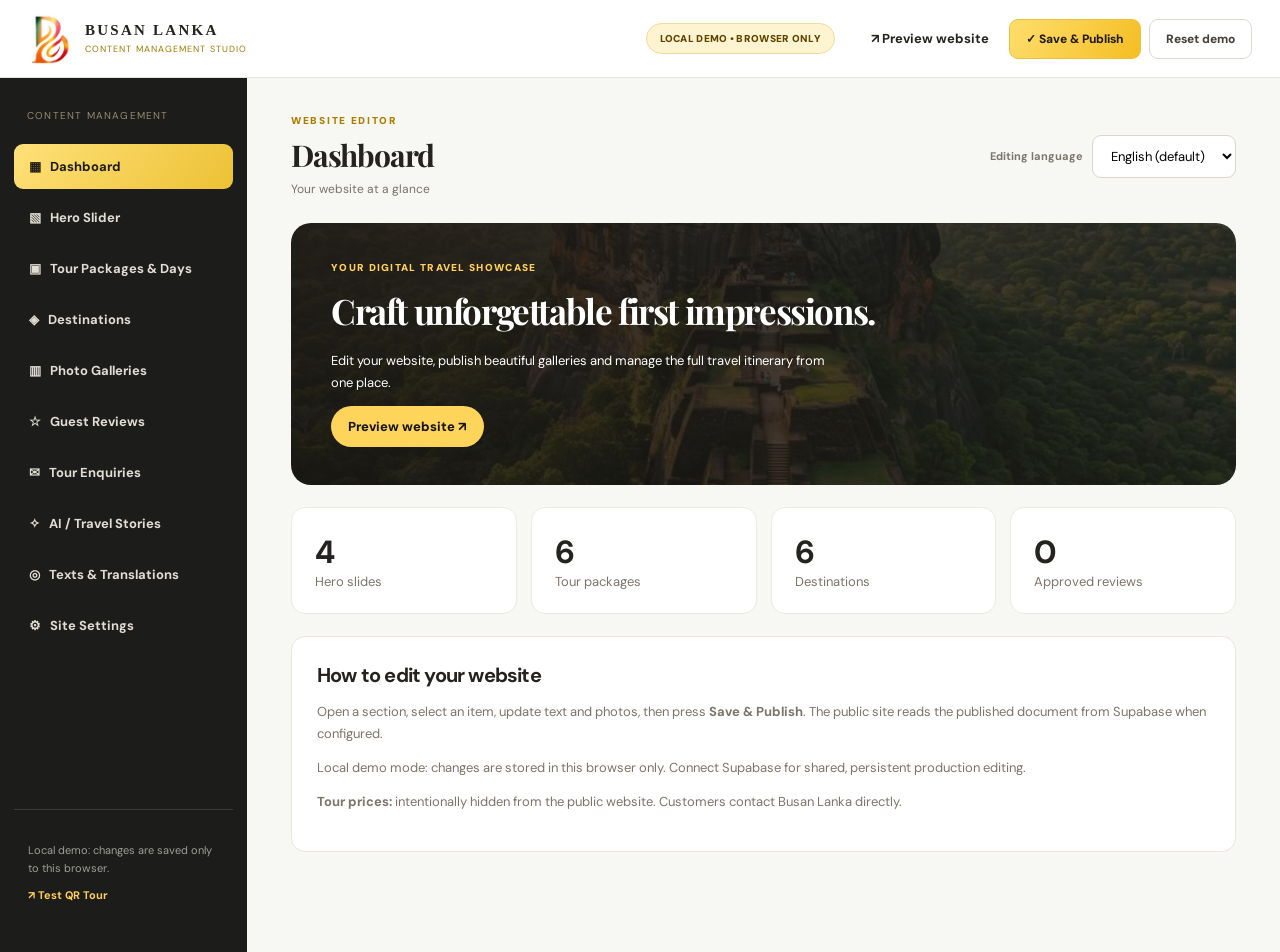
==== admin.html @ 8ffa2e73 "Initial Busan Lanka V3.2 responsive travel website and CMS" ====
<!DOCTYPE html><html lang="en"><head><meta charset="UTF-8"/><meta name="viewport" content="width=device-width,initial-scale=1,viewport-fit=cover"/><meta name="theme-color" content="#151515"/><title>Busan Lanka — Admin Content Studio</title><link rel="icon" href="./assets/icon-192.png"/><link rel="stylesheet" href="./admin.css"/></head>
<body>
<div id="loginView" class="login-view" hidden><form class="login-card" id="loginForm"><img src="./assets/logo-mark.jpg" alt="Busan Lanka"/><p class="kicker">BUSAN LANKA • CONTENT STUDIO</p><h1>Welcome, administrator.</h1><p id="loginIntro">Sign in with your authorized Supabase admin account to manage your website.</p><label>Email <input id="loginEmail" type="email" autocomplete="username" required/></label><label>Password <input id="loginPass" type="password" autocomplete="current-password" required/></label><button class="gold-btn" type="submit">Secure sign in →</button><p class="error" id="loginError" role="alert"></p><a href="./">← Back to website</a></form></div>
<div id="adminApp" hidden>
<header class="admin-top"><a class="admin-brand" href="./"><img src="./assets/logo-mark.jpg" alt=""/><span><strong>BUSAN LANKA</strong><small>CONTENT MANAGEMENT STUDIO</small></span></a><span id="modeBadge" class="mode-badge">LOCAL DEMO</span><button id="menuToggle" type="button" class="mobile-menu-toggle" aria-controls="sidebar" aria-expanded="false" aria-label="Open editor menu">☰</button><div class="admin-actions"><a href="./" target="_blank" rel="noopener">↗ Preview website</a><button id="saveButton" class="gold-btn">✓ Save & Publish</button><button id="logoutButton" class="neutral-btn">Sign out</button></div></header>
<div id="adminDrawerScrim" class="admin-drawer-scrim" hidden></div><div class="admin-layout"><aside class="admin-sidebar" id="sidebar" aria-label="Content manager sections"><div class="mobile-sidebar-title"><strong>Content studio</strong><button id="closeAdminMenu" aria-label="Close menu" type="button">✕</button></div><p class="side-caption">CONTENT MANAGEMENT</p><button class="nav-link active" data-section="overview">▦ &nbsp; Dashboard</button><button class="nav-link" data-section="slides">▧ &nbsp; Hero Slider</button><button class="nav-link" data-section="packages">▣ &nbsp; Tour Packages & Days</button><button class="nav-link" data-section="destinations">◈ &nbsp; Destinations</button><button class="nav-link" data-section="galleries">▥ &nbsp; Photo Galleries</button><button class="nav-link" data-section="reviews">☆ &nbsp; Guest Reviews</button><button class="nav-link" data-section="enquiries">✉ &nbsp; Tour Enquiries</button><button class="nav-link" data-section="stories">✧ &nbsp; AI / Travel Stories</button><button class="nav-link" data-section="translations">◎ &nbsp; Texts & Translations</button><button class="nav-link" data-section="settings">⚙ &nbsp; Site Settings</button><div class="side-end"><p id="sideHint">All edits are saved on Publish.</p><a href="./?tour=1" target="_blank" rel="noopener">↗ Test QR Tour</a></div></aside>
<main class="admin-main"><div class="workspace-header"><div><p class="kicker">WEBSITE EDITOR</p><h1 id="panelTitle">Dashboard</h1><p id="panelDescription">Manage and update your travel platform content.</p></div><div class="lang-row"><label for="editLang">Editing language</label><select id="editLang"><option value="en">English (default)</option><option value="de">Deutsch</option><option value="fr">Français</option><option value="ru">Русский</option><option value="ko">한국어</option><option value="si">සිංහල</option></select></div></div><div id="statusArea" class="status-note" role="status"></div><div id="editor"></div></main></div>
<nav class="admin-mobile-nav" aria-label="Admin mobile navigation">
<button type="button" data-mobile-section="overview"><span>▦</span>Home</button>
<button type="button" data-mobile-section="packages"><span>▣</span>Packages</button>
<button type="button" data-mobile-section="galleries"><span>▧</span>Media</button>
<button type="button" data-mobile-section="enquiries"><span>✉</span>Leads</button>
<button type="button" id="mobileAdminMore"><span>☰</span>More</button>
</nav>
</div>
<input id="imagePicker" type="file" accept="image/jpeg,image/png,image/webp,image/avif" hidden/>
<script type="module" src="./admin.js"></script>
</body></html>
---- admin.css ----
@import url('https://fonts.googleapis.com/css2?family=DM+Sans:wght@400;500;600;700;800&family=Playfair+Display:wght@600;700&display=swap');
:root{--gold:#ffd352;--gold-edge:#d9a70b;--dark:#171717;--pale:#fff8e4;--ink:#25231f;--muted:#827d72;--line:#e8e4da}
*{box-sizing:border-box}body{margin:0;font-family:'DM Sans','Segoe UI',sans-serif;background:#f7f7f4;color:var(--ink);font-size:13px}button,input,select,textarea{font:inherit}button{cursor:pointer}button:focus-visible,input:focus-visible,textarea:focus-visible,select:focus-visible{outline:3px solid #e0b428;outline-offset:2px}[hidden]{display:none!important}a{color:inherit;text-decoration:none}h1,h2,h3{letter-spacing:-.04em}p{line-height:1.65}
.admin-top{height:78px;background:#fff;display:flex;align-items:center;gap:24px;border-bottom:1px solid var(--line);padding:0 28px;position:sticky;top:0;z-index:5}.admin-brand{display:flex;align-items:center;gap:10px}.admin-brand img{width:47px;height:50px;object-fit:contain}.admin-brand span{display:flex;flex-direction:column;gap:4px}.admin-brand strong{letter-spacing:.15em;font-family:Georgia,serif;font-size:15px}.admin-brand small{font-size:9px;letter-spacing:.12em;color:#a07900}.mode-badge{margin-left:auto;border-radius:30px;padding:8px 13px;background:#fff4d2;color:#5f4600;border:1px solid #f2db96;font-size:10px;font-weight:900;letter-spacing:.03em}.admin-actions{display:flex;gap:8px;align-items:center}.admin-actions>a{font-weight:700;padding:9px 12px}.gold-btn,.neutral-btn,.danger-btn{border-radius:9px;padding:11px 16px;font-weight:800;font-size:12px;border:1px solid transparent}.gold-btn{background:linear-gradient(120deg,#ffde6d,#f4be23);color:#211c0f;border-color:#eac13e}.neutral-btn{background:#fff;border-color:#ddd9ce;color:#444137}.danger-btn{background:#fff4f0;border-color:#f0ccc5;color:#a33c2a}.admin-layout{display:grid;grid-template-columns:247px minmax(0,1fr);min-height:calc(100dvh - 78px)}.admin-sidebar{background:#1c1c1b;color:#e7e7e7;padding:30px 14px;display:flex;flex-direction:column;gap:6px}.side-caption{color:#968b72;font-size:10px;letter-spacing:.12em;padding:0 13px;margin:0 0 13px}.nav-link{background:transparent;color:#e1ddd4;border:0;text-align:left;border-radius:9px;padding:14px 15px;font-weight:700;font-size:13px}.nav-link:hover{background:#30302e}.nav-link.active{background:linear-gradient(130deg,#ffe179,#ecc134);color:#201c13}.side-end{padding:20px 14px;margin-top:auto;border-top:1px solid #3b3b38;color:#9e9e99;font-size:11px}.side-end a{color:#ffd059;font-weight:700}.admin-main{max-width:1560px;width:100%;padding:35px 44px 80px;margin:0 auto;min-width:0}.workspace-header{display:flex;justify-content:space-between;align-items:center;gap:20px;margin-bottom:24px}.workspace-header .kicker{color:#ae7e00;font-size:10px;letter-spacing:.17em;font-weight:900;margin:0}.workspace-header h1{font-size:30px;font-family:'Playfair Display',Georgia,serif;margin:5px 0}.workspace-header p:last-child{color:#77726b;font-size:12px;margin:0}.lang-row{display:flex;align-items:center;gap:9px}.lang-row label{color:#7b766d;font-weight:700;font-size:11px}.lang-row select{border:1px solid #dcd6c9;padding:11px 14px;background:white;border-radius:9px;max-width:175px}.status-note{min-height:0;color:#755c15}.status-note:not(:empty){background:#fff8e5;border:1px solid #f4dfaf;padding:11px 15px;border-radius:9px;margin-bottom:20px}.status-note.success{color:#316746;background:#e7f8ec;border-color:#c5eacf}.status-note.error{color:#a33d2f;background:#fff1ee;border-color:#f1c4bc}
.dashboard-banner{border-radius:20px;background:linear-gradient(110deg,#131313e8,#222017bb),url('./assets/sigiriya-aerial.webp') center/cover;color:white;padding:38px 40px;min-height:230px;display:flex;flex-direction:column;align-items:flex-start;justify-content:center}.dashboard-banner>span{color:#ffd05a;letter-spacing:.13em;font-size:10px;font-weight:900}.dashboard-banner h2{font-family:'Playfair Display',serif;font-size:35px;margin:13px 0 3px}.dashboard-banner p{font-size:13px;max-width:500px}.dashboard-banner a{background:#ffd45b;border-radius:30px;padding:12px 17px;color:#151515;font-weight:800}.stat-grid{display:grid;grid-template-columns:repeat(4,1fr);gap:14px;margin:22px 0}.stat-grid article{padding:23px;background:#fff;border:1px solid #eee9df;border-radius:14px}.stat-grid strong{font-size:32px;display:block}.stat-grid span{color:#7b756b}.info-panel{background:#fff;border:1px solid #ebe5d7;border-radius:14px;padding:25px;margin:20px 0}.info-panel h3{font-size:20px;margin:0 0 12px}.info-panel p{color:#7c7569}
.collection-header{display:flex;justify-content:space-between;align-items:center;gap:20px;margin-bottom:17px}.collection-header h2{font-size:21px;margin:0}.collection-header h3{font-size:17px;margin:0}.editor-layout{display:grid;grid-template-columns:260px minmax(0,1fr);align-items:start;gap:20px}.collection-side{min-width:0}.editor-list{display:flex;flex-direction:column;gap:8px}.editor-item{border:1px solid #e6e1d7;border-radius:12px;padding:14px;background:#fff;text-align:left;width:100%;min-width:0}.editor-item.selected{border-color:#d8a824;background:#fff8e3}.editor-item strong{display:block;font-size:12px;line-height:1.4}.editor-item small{font-size:10px;color:#82786c;line-height:1.5;margin-top:5px;display:block;white-space:normal}.editor-card{min-width:0;padding:25px;border-radius:15px;background:white;border:1px solid #ebe6db;display:flex;flex-direction:column;gap:16px}.editor-card.wide{max-width:950px}.editor-card>h2{margin:0}.editor-card>p{color:#787269}.field{display:flex;flex-direction:column;gap:7px;min-width:0}.field>span{font-size:11px;font-weight:850;color:#555049}.field input[type=text],.field input[type=email],.field input[type=search],.field textarea,.field select{width:100%;padding:11px 12px;border:1px solid #e0dcd3;background:#fff;border-radius:9px;color:#2b2925;font-size:12px;min-height:41px}.field textarea{min-height:65px;line-height:1.6;resize:vertical}.two-fields{display:grid;grid-template-columns:1fr 1fr;gap:14px}.three-fields{display:grid;grid-template-columns:1fr 1fr 1fr;gap:14px}.image-editor{display:flex;align-items:flex-start;gap:15px}.image-editor>img{width:195px;height:125px;object-fit:cover;border-radius:10px;border:1px solid #e4e1dc;background:#ece9e2}.image-editor-input{flex:1;min-width:0}.image-tools{display:flex;gap:8px;flex-wrap:wrap;margin-top:11px}.image-tools select{border:1px solid #ded9cc;background:white;border-radius:8px;padding:10px;font-size:11px;max-width:245px}.editor-card>.danger-btn{align-self:flex-start;margin-top:10px}.inline-warning{background:#fff8df;border:1px solid #f1ddaa;color:#76601e;border-radius:11px;padding:14px 16px;line-height:1.7;margin-bottom:18px}.check-field{display:flex;flex-direction:row;align-items:center}.check-field input{accent-color:#b58a08}.tour-days-heading{border-top:1px solid #ede8dc;margin-top:15px;padding-top:21px;margin-bottom:3px}.day-tabs{display:flex;overflow-x:auto;gap:8px;padding-bottom:7px}.day-tabs button{background:#f7f6f1;flex-shrink:0;border:1px solid #e5dfd0;padding:11px 14px;border-radius:9px;font-weight:800;color:#4e4b44}.day-tabs button.active{background:#ffdf7a;border-color:#e3b532}.day-tabs small{display:block;font-weight:500;font-size:10px;color:#79716a;margin-top:3px}.day-editor{border-top:1px solid #eee8db;margin-top:9px;padding-top:24px;display:flex;flex-direction:column;gap:16px}.day-image-row{border:1px dashed #ddcfac;border-radius:12px;padding:12px;margin:10px 0;display:flex;flex-direction:column;gap:10px}.day-media-editor .image-editor>img{width:145px;height:100px}.translation-grid{display:grid;grid-template-columns:repeat(2,minmax(0,1fr));gap:18px}.translation-grid .field{background:#fff;border:1px solid #eee6d8;border-radius:11px;padding:15px}.translation-grid .field>span{color:#87640a}.login-view{min-height:100dvh;background:linear-gradient(130deg,#161615,#343022);display:grid;place-items:center;padding:20px}.login-card{background:#fff;border-radius:18px;padding:34px;max-width:420px;width:100%;display:flex;flex-direction:column;gap:12px;box-shadow:0 30px 70px #0005}.login-card>img{height:80px;object-fit:contain;align-self:center}.login-card .kicker{text-align:center;color:#a17a10;font-size:10px;font-weight:900;letter-spacing:.1em}.login-card h1{font-family:'Playfair Display',Georgia,serif;text-align:center;margin:0;font-size:28px}.login-card>p{color:#7f776f}.login-card label{font-weight:800;font-size:11px;display:flex;gap:8px;flex-direction:column}.login-card input{padding:13px;border:1px solid #dedad0;border-radius:10px}.login-card a{text-align:center;color:#887123;font-weight:700}.login-card .error{color:#a23428;font-size:12px}
@media(max-width:1050px){.admin-layout{grid-template-columns:205px minmax(0,1fr)}.admin-main{padding:30px 22px}.editor-layout{grid-template-columns:185px minmax(0,1fr)}.image-editor{display:block}.image-editor>img{width:100%;margin-bottom:12px}}
@media(max-width:760px){.admin-top{height:auto;min-height:69px;padding:10px 15px;flex-wrap:wrap;gap:10px}.admin-brand strong{font-size:13px}.admin-brand small{font-size:8px}.admin-brand img{height:38px;width:35px}.mode-badge{font-size:9px}.admin-actions{width:100%;justify-content:space-between}.admin-actions>a{font-size:11px}.admin-layout{display:block}.admin-sidebar{position:relative;flex-direction:row;flex-wrap:nowrap;overflow-x:auto;padding:9px;background:#1d1d1b;gap:5px}.side-caption,.side-end{display:none}.nav-link{white-space:nowrap;padding:12px 13px;font-size:11px}.admin-main{padding:20px 13px 70px}.workspace-header{align-items:start;gap:12px;flex-wrap:wrap}.workspace-header h1{font-size:26px}.lang-row{width:100%}.stat-grid{grid-template-columns:1fr 1fr}.dashboard-banner{padding:25px;min-height:180px}.dashboard-banner h2{font-size:28px}.editor-layout{display:block}.collection-side{margin-bottom:14px}.editor-list{flex-direction:row;overflow-x:auto}.editor-item{min-width:150px;max-width:175px}.editor-card{padding:16px;gap:14px}.two-fields,.three-fields,.translation-grid{grid-template-columns:1fr}.image-editor{display:block}.image-editor>img{width:100%;height:170px}.collection-header h2{font-size:19px}.collection-header .gold-btn{padding:10px 12px}.day-tabs button{font-size:11px}}

/* V3 phone-first admin shell: native-app style tab bar and off-canvas content navigation */
.mobile-sidebar-title,.mobile-menu-toggle,.admin-mobile-nav{display:none}
.admin-drawer-scrim{position:fixed;inset:0;background:#0f1011a8;z-index:27}
@media(max-width:760px){
 body{background:#f6f5ef;font-size:14px}
 .admin-top{height:64px;min-height:64px;padding:9px 12px;gap:8px;flex-wrap:nowrap;z-index:20;box-shadow:0 2px 18px #19191908}
 .admin-brand{min-width:0;flex:1}.admin-brand strong{font-size:13px}.admin-brand small{letter-spacing:.04em;font-size:7px}
 .admin-brand img{width:34px;height:39px}.mode-badge{display:none}
 .mobile-menu-toggle{display:grid;place-items:center;background:#ffda55;border:1px solid #deb12d;border-radius:11px;width:40px;height:40px;font-size:20px;order:-1}
 .admin-actions{width:auto;gap:6px;flex:0 0 auto}.admin-actions>a{display:none}
 .admin-actions .neutral-btn{display:none}.admin-actions .gold-btn{padding:11px 12px;font-size:11px;white-space:nowrap}
 .admin-layout{display:block}.admin-sidebar{display:flex;position:fixed;top:0;left:0;bottom:0;width:min(305px,88vw);z-index:30;flex-direction:column;flex-wrap:nowrap;overflow-y:auto;overflow-x:hidden;transform:translateX(-105%);transition:transform .22s ease;gap:4px;padding:18px 15px 130px;box-shadow:12px 0 40px #0004}
 body.admin-menu-open .admin-sidebar{transform:translateX(0)}
 .admin-drawer-scrim:not([hidden]){display:block}
 .mobile-sidebar-title{display:flex;justify-content:space-between;align-items:center;padding:5px 3px 18px;color:#f8da76;font-size:18px}
 .mobile-sidebar-title button{background:#373634;color:white;border:0;border-radius:10px;width:38px;height:38px;font-size:20px}
 .side-caption,.side-end{display:block}.side-caption{margin:0 0 6px}.side-end{margin-top:25px}
 .nav-link{white-space:normal;font-size:14px;padding:14px 15px;min-height:48px}
 .admin-main{padding:22px 14px calc(140px + env(safe-area-inset-bottom,0px));max-width:680px}
 .workspace-header{margin-bottom:17px}.workspace-header h1{font-size:28px}.workspace-header p:last-child{font-size:12px}
 .lang-row select{font-size:16px;min-height:45px;max-width:none;flex:1}
 .stat-grid{gap:10px;margin:15px 0}.stat-grid article{padding:16px;border-radius:16px}.stat-grid strong{font-size:28px}
 .dashboard-banner{padding:26px 21px;min-height:210px}.dashboard-banner h2{font-size:28px;line-height:1.2}
 .editor-layout{display:block}.collection-side{margin-bottom:13px}.editor-list{gap:8px;padding:0 1px 8px}
 .editor-item{min-width:172px;max-width:190px;min-height:84px;border-radius:14px}
 .editor-card{padding:17px 14px;border-radius:17px;gap:15px}.editor-card>h2{font-size:19px}
 .field>span{font-size:12px}.field input[type=text],.field input[type=email],.field input[type=search],.field textarea,.field select{font-size:16px;padding:13px;min-height:48px}
 .image-tools select{max-width:100%;font-size:14px}.image-editor>img{height:200px}
 .two-fields,.three-fields,.translation-grid{grid-template-columns:1fr}
 .collection-header{gap:8px}.collection-header h2{font-size:18px}.collection-header .gold-btn{flex-shrink:0}
 .admin-mobile-nav{display:grid;grid-template-columns:repeat(5,1fr);position:fixed;bottom:0;left:0;right:0;z-index:22;padding:8px 6px calc(9px + env(safe-area-inset-bottom,0px));background:#fff;border-top:1px solid #e8e2d6;box-shadow:0 -10px 26px #17161413}
 .admin-mobile-nav button{border:0;background:transparent;color:#817a70;display:flex;align-items:center;flex-direction:column;justify-content:center;gap:3px;min-height:49px;font-size:10px;font-weight:750;border-radius:11px}
 .admin-mobile-nav button span{font-size:22px;line-height:1.2}.admin-mobile-nav button.active{color:#222;background:#fff5d6}
 .login-card{padding:26px 21px}
}
@media(max-width:390px){.admin-brand strong{font-size:11px}.admin-actions .gold-btn{font-size:10px;padding:10px 8px}.mobile-menu-toggle{width:35px;height:37px}.admin-main{padding-inline:11px}.stat-grid article{padding:12px}}
@media(prefers-reduced-motion:reduce){.admin-sidebar{transition:none}}

.lead-cards{display:grid;grid-template-columns:repeat(auto-fill,minmax(290px,1fr));gap:14px}.lead-card{background:white;padding:19px;border:1px solid #e8dfc8;border-radius:16px;overflow-wrap:anywhere;box-shadow:0 5px 20px #00000005}.lead-card header{display:flex;align-items:center;justify-content:space-between;gap:8px}.lead-card header strong{font-size:17px}.lead-card small{color:#756c61}.lead-card p{margin:8px 0}.lead-card a{text-decoration:underline}.lead-badge{border-radius:30px;background:#fff2c6;padding:6px 12px;font-size:11px;font-weight:800;text-transform:capitalize}.lead-message{padding:12px;border:1px solid #e9e4d9;border-radius:9px;white-space:pre-wrap}.lead-actions{display:flex;flex-wrap:wrap;gap:8px;margin-top:16px}
@media(max-width:760px){.lead-cards{grid-template-columns:1fr}.lead-card{padding:16px}.lead-card header strong{font-size:16px}}
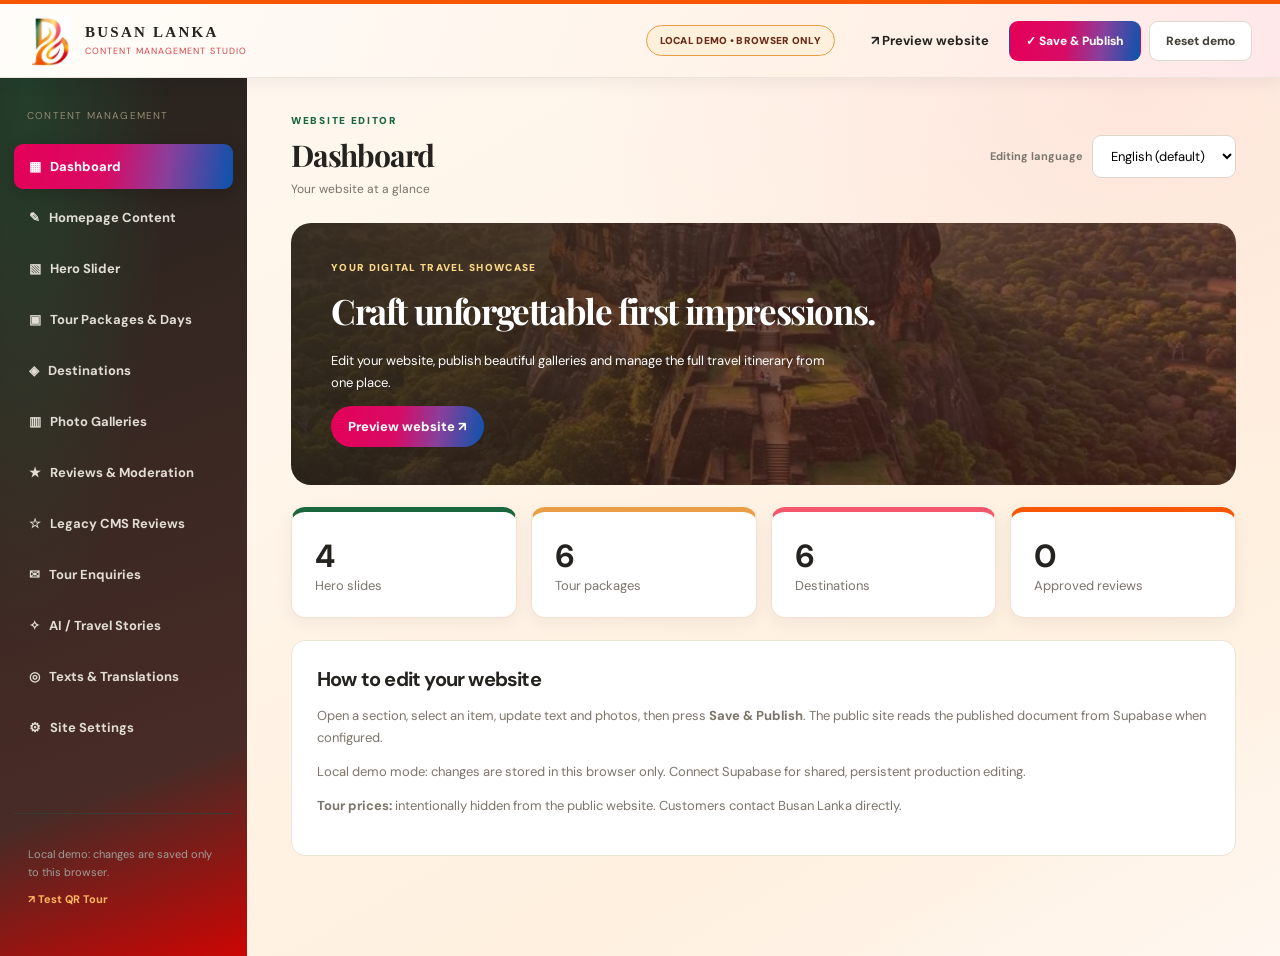
==== commit cb17e2ab: "Busan Lanka V4.7 - Enquiries, Reviews and Mobile UI" ====
--- a/admin.html
+++ b/admin.html
@@ -1,9 +1,9 @@
-<!DOCTYPE html><html lang="en"><head><meta charset="UTF-8"/><meta name="viewport" content="width=device-width,initial-scale=1,viewport-fit=cover"/><meta name="theme-color" content="#151515"/><title>Busan Lanka — Admin Content Studio</title><link rel="icon" href="./assets/icon-192.png"/><link rel="stylesheet" href="./admin.css"/></head>
+<!DOCTYPE html><html lang="en"><head><meta charset="UTF-8"/><meta name="viewport" content="width=device-width,initial-scale=1,viewport-fit=cover"/><meta name="theme-color" content="#F75703"/><title>Busan Lanka — Admin Content Studio</title><link rel="icon" href="./assets/icon-192.png"/><link rel="stylesheet" href="./admin.css"/><link rel="stylesheet" href="./admin-v3-4.css"/><link rel="stylesheet" href="./admin-brand-v4-2.css"/><link rel="stylesheet" href="./admin-v4-3.css"/><link rel="stylesheet" href="./guest-reviews.css?v=47"/><link rel="stylesheet" href="./engagement-v4-7.css?v=47"/></head>
 <body>
 <div id="loginView" class="login-view" hidden><form class="login-card" id="loginForm"><img src="./assets/logo-mark.jpg" alt="Busan Lanka"/><p class="kicker">BUSAN LANKA • CONTENT STUDIO</p><h1>Welcome, administrator.</h1><p id="loginIntro">Sign in with your authorized Supabase admin account to manage your website.</p><label>Email <input id="loginEmail" type="email" autocomplete="username" required/></label><label>Password <input id="loginPass" type="password" autocomplete="current-password" required/></label><button class="gold-btn" type="submit">Secure sign in →</button><p class="error" id="loginError" role="alert"></p><a href="./">← Back to website</a></form></div>
 <div id="adminApp" hidden>
 <header class="admin-top"><a class="admin-brand" href="./"><img src="./assets/logo-mark.jpg" alt=""/><span><strong>BUSAN LANKA</strong><small>CONTENT MANAGEMENT STUDIO</small></span></a><span id="modeBadge" class="mode-badge">LOCAL DEMO</span><button id="menuToggle" type="button" class="mobile-menu-toggle" aria-controls="sidebar" aria-expanded="false" aria-label="Open editor menu">☰</button><div class="admin-actions"><a href="./" target="_blank" rel="noopener">↗ Preview website</a><button id="saveButton" class="gold-btn">✓ Save & Publish</button><button id="logoutButton" class="neutral-btn">Sign out</button></div></header>
-<div id="adminDrawerScrim" class="admin-drawer-scrim" hidden></div><div class="admin-layout"><aside class="admin-sidebar" id="sidebar" aria-label="Content manager sections"><div class="mobile-sidebar-title"><strong>Content studio</strong><button id="closeAdminMenu" aria-label="Close menu" type="button">✕</button></div><p class="side-caption">CONTENT MANAGEMENT</p><button class="nav-link active" data-section="overview">▦ &nbsp; Dashboard</button><button class="nav-link" data-section="slides">▧ &nbsp; Hero Slider</button><button class="nav-link" data-section="packages">▣ &nbsp; Tour Packages & Days</button><button class="nav-link" data-section="destinations">◈ &nbsp; Destinations</button><button class="nav-link" data-section="galleries">▥ &nbsp; Photo Galleries</button><button class="nav-link" data-section="reviews">☆ &nbsp; Guest Reviews</button><button class="nav-link" data-section="enquiries">✉ &nbsp; Tour Enquiries</button><button class="nav-link" data-section="stories">✧ &nbsp; AI / Travel Stories</button><button class="nav-link" data-section="translations">◎ &nbsp; Texts & Translations</button><button class="nav-link" data-section="settings">⚙ &nbsp; Site Settings</button><div class="side-end"><p id="sideHint">All edits are saved on Publish.</p><a href="./?tour=1" target="_blank" rel="noopener">↗ Test QR Tour</a></div></aside>
+<div id="adminDrawerScrim" class="admin-drawer-scrim" hidden></div><div class="admin-layout"><aside class="admin-sidebar" id="sidebar" aria-label="Content manager sections"><div class="mobile-sidebar-title"><strong>Content studio</strong><button id="closeAdminMenu" aria-label="Close menu" type="button">✕</button></div><p class="side-caption">CONTENT MANAGEMENT</p><button class="nav-link active" data-section="overview">▦ &nbsp; Dashboard</button><button class="nav-link" data-section="homepage">✎ &nbsp; Homepage Content</button><button class="nav-link" data-section="slides">▧ &nbsp; Hero Slider</button><button class="nav-link" data-section="packages">▣ &nbsp; Tour Packages & Days</button><button class="nav-link" data-section="destinations">◈ &nbsp; Destinations</button><button class="nav-link" data-section="galleries">▥ &nbsp; Photo Galleries</button><button class="nav-link" data-section="guestreviews">★ &nbsp; Reviews &amp; Moderation</button><button class="nav-link" data-section="reviews">☆ &nbsp; Legacy CMS Reviews</button><button class="nav-link" data-section="enquiries">✉ &nbsp; Tour Enquiries</button><button class="nav-link" data-section="stories">✧ &nbsp; AI / Travel Stories</button><button class="nav-link" data-section="translations">◎ &nbsp; Texts & Translations</button><button class="nav-link" data-section="settings">⚙ &nbsp; Site Settings</button><div class="side-end"><p id="sideHint">All edits are saved on Publish.</p><a href="./?tour=1" target="_blank" rel="noopener">↗ Test QR Tour</a></div></aside>
 <main class="admin-main"><div class="workspace-header"><div><p class="kicker">WEBSITE EDITOR</p><h1 id="panelTitle">Dashboard</h1><p id="panelDescription">Manage and update your travel platform content.</p></div><div class="lang-row"><label for="editLang">Editing language</label><select id="editLang"><option value="en">English (default)</option><option value="de">Deutsch</option><option value="fr">Français</option><option value="ru">Русский</option><option value="ko">한국어</option><option value="si">සිංහල</option></select></div></div><div id="statusArea" class="status-note" role="status"></div><div id="editor"></div></main></div>
 <nav class="admin-mobile-nav" aria-label="Admin mobile navigation">
 <button type="button" data-mobile-section="overview"><span>▦</span>Home</button>
@@ -13,6 +13,6 @@
 <button type="button" id="mobileAdminMore"><span>☰</span>More</button>
 </nav>
 </div>
-<input id="imagePicker" type="file" accept="image/jpeg,image/png,image/webp,image/avif" hidden/>
-<script type="module" src="./admin.js"></script>
+<input id="adminReviewPhotoPicker" type="file" accept="image/jpeg,image/png,image/webp" multiple hidden/><input id="imagePicker" type="file" accept="image/jpeg,image/png,image/webp,image/avif" hidden/>
+<script type="module" src="./admin.js?v=45"></script>
 </body></html>
--- a/admin.css
+++ b/admin.css
@@ -1,9 +1,9 @@
 @import url('https://fonts.googleapis.com/css2?family=DM+Sans:wght@400;500;600;700;800&family=Playfair+Display:wght@600;700&display=swap');
-:root{--gold:#ffd352;--gold-edge:#d9a70b;--dark:#171717;--pale:#fff8e4;--ink:#25231f;--muted:#827d72;--line:#e8e4da}
-*{box-sizing:border-box}body{margin:0;font-family:'DM Sans','Segoe UI',sans-serif;background:#f7f7f4;color:var(--ink);font-size:13px}button,input,select,textarea{font:inherit}button{cursor:pointer}button:focus-visible,input:focus-visible,textarea:focus-visible,select:focus-visible{outline:3px solid #e0b428;outline-offset:2px}[hidden]{display:none!important}a{color:inherit;text-decoration:none}h1,h2,h3{letter-spacing:-.04em}p{line-height:1.65}
-.admin-top{height:78px;background:#fff;display:flex;align-items:center;gap:24px;border-bottom:1px solid var(--line);padding:0 28px;position:sticky;top:0;z-index:5}.admin-brand{display:flex;align-items:center;gap:10px}.admin-brand img{width:47px;height:50px;object-fit:contain}.admin-brand span{display:flex;flex-direction:column;gap:4px}.admin-brand strong{letter-spacing:.15em;font-family:Georgia,serif;font-size:15px}.admin-brand small{font-size:9px;letter-spacing:.12em;color:#a07900}.mode-badge{margin-left:auto;border-radius:30px;padding:8px 13px;background:#fff4d2;color:#5f4600;border:1px solid #f2db96;font-size:10px;font-weight:900;letter-spacing:.03em}.admin-actions{display:flex;gap:8px;align-items:center}.admin-actions>a{font-weight:700;padding:9px 12px}.gold-btn,.neutral-btn,.danger-btn{border-radius:9px;padding:11px 16px;font-weight:800;font-size:12px;border:1px solid transparent}.gold-btn{background:linear-gradient(120deg,#ffde6d,#f4be23);color:#211c0f;border-color:#eac13e}.neutral-btn{background:#fff;border-color:#ddd9ce;color:#444137}.danger-btn{background:#fff4f0;border-color:#f0ccc5;color:#a33c2a}.admin-layout{display:grid;grid-template-columns:247px minmax(0,1fr);min-height:calc(100dvh - 78px)}.admin-sidebar{background:#1c1c1b;color:#e7e7e7;padding:30px 14px;display:flex;flex-direction:column;gap:6px}.side-caption{color:#968b72;font-size:10px;letter-spacing:.12em;padding:0 13px;margin:0 0 13px}.nav-link{background:transparent;color:#e1ddd4;border:0;text-align:left;border-radius:9px;padding:14px 15px;font-weight:700;font-size:13px}.nav-link:hover{background:#30302e}.nav-link.active{background:linear-gradient(130deg,#ffe179,#ecc134);color:#201c13}.side-end{padding:20px 14px;margin-top:auto;border-top:1px solid #3b3b38;color:#9e9e99;font-size:11px}.side-end a{color:#ffd059;font-weight:700}.admin-main{max-width:1560px;width:100%;padding:35px 44px 80px;margin:0 auto;min-width:0}.workspace-header{display:flex;justify-content:space-between;align-items:center;gap:20px;margin-bottom:24px}.workspace-header .kicker{color:#ae7e00;font-size:10px;letter-spacing:.17em;font-weight:900;margin:0}.workspace-header h1{font-size:30px;font-family:'Playfair Display',Georgia,serif;margin:5px 0}.workspace-header p:last-child{color:#77726b;font-size:12px;margin:0}.lang-row{display:flex;align-items:center;gap:9px}.lang-row label{color:#7b766d;font-weight:700;font-size:11px}.lang-row select{border:1px solid #dcd6c9;padding:11px 14px;background:white;border-radius:9px;max-width:175px}.status-note{min-height:0;color:#755c15}.status-note:not(:empty){background:#fff8e5;border:1px solid #f4dfaf;padding:11px 15px;border-radius:9px;margin-bottom:20px}.status-note.success{color:#316746;background:#e7f8ec;border-color:#c5eacf}.status-note.error{color:#a33d2f;background:#fff1ee;border-color:#f1c4bc}
-.dashboard-banner{border-radius:20px;background:linear-gradient(110deg,#131313e8,#222017bb),url('./assets/sigiriya-aerial.webp') center/cover;color:white;padding:38px 40px;min-height:230px;display:flex;flex-direction:column;align-items:flex-start;justify-content:center}.dashboard-banner>span{color:#ffd05a;letter-spacing:.13em;font-size:10px;font-weight:900}.dashboard-banner h2{font-family:'Playfair Display',serif;font-size:35px;margin:13px 0 3px}.dashboard-banner p{font-size:13px;max-width:500px}.dashboard-banner a{background:#ffd45b;border-radius:30px;padding:12px 17px;color:#151515;font-weight:800}.stat-grid{display:grid;grid-template-columns:repeat(4,1fr);gap:14px;margin:22px 0}.stat-grid article{padding:23px;background:#fff;border:1px solid #eee9df;border-radius:14px}.stat-grid strong{font-size:32px;display:block}.stat-grid span{color:#7b756b}.info-panel{background:#fff;border:1px solid #ebe5d7;border-radius:14px;padding:25px;margin:20px 0}.info-panel h3{font-size:20px;margin:0 0 12px}.info-panel p{color:#7c7569}
-.collection-header{display:flex;justify-content:space-between;align-items:center;gap:20px;margin-bottom:17px}.collection-header h2{font-size:21px;margin:0}.collection-header h3{font-size:17px;margin:0}.editor-layout{display:grid;grid-template-columns:260px minmax(0,1fr);align-items:start;gap:20px}.collection-side{min-width:0}.editor-list{display:flex;flex-direction:column;gap:8px}.editor-item{border:1px solid #e6e1d7;border-radius:12px;padding:14px;background:#fff;text-align:left;width:100%;min-width:0}.editor-item.selected{border-color:#d8a824;background:#fff8e3}.editor-item strong{display:block;font-size:12px;line-height:1.4}.editor-item small{font-size:10px;color:#82786c;line-height:1.5;margin-top:5px;display:block;white-space:normal}.editor-card{min-width:0;padding:25px;border-radius:15px;background:white;border:1px solid #ebe6db;display:flex;flex-direction:column;gap:16px}.editor-card.wide{max-width:950px}.editor-card>h2{margin:0}.editor-card>p{color:#787269}.field{display:flex;flex-direction:column;gap:7px;min-width:0}.field>span{font-size:11px;font-weight:850;color:#555049}.field input[type=text],.field input[type=email],.field input[type=search],.field textarea,.field select{width:100%;padding:11px 12px;border:1px solid #e0dcd3;background:#fff;border-radius:9px;color:#2b2925;font-size:12px;min-height:41px}.field textarea{min-height:65px;line-height:1.6;resize:vertical}.two-fields{display:grid;grid-template-columns:1fr 1fr;gap:14px}.three-fields{display:grid;grid-template-columns:1fr 1fr 1fr;gap:14px}.image-editor{display:flex;align-items:flex-start;gap:15px}.image-editor>img{width:195px;height:125px;object-fit:cover;border-radius:10px;border:1px solid #e4e1dc;background:#ece9e2}.image-editor-input{flex:1;min-width:0}.image-tools{display:flex;gap:8px;flex-wrap:wrap;margin-top:11px}.image-tools select{border:1px solid #ded9cc;background:white;border-radius:8px;padding:10px;font-size:11px;max-width:245px}.editor-card>.danger-btn{align-self:flex-start;margin-top:10px}.inline-warning{background:#fff8df;border:1px solid #f1ddaa;color:#76601e;border-radius:11px;padding:14px 16px;line-height:1.7;margin-bottom:18px}.check-field{display:flex;flex-direction:row;align-items:center}.check-field input{accent-color:#b58a08}.tour-days-heading{border-top:1px solid #ede8dc;margin-top:15px;padding-top:21px;margin-bottom:3px}.day-tabs{display:flex;overflow-x:auto;gap:8px;padding-bottom:7px}.day-tabs button{background:#f7f6f1;flex-shrink:0;border:1px solid #e5dfd0;padding:11px 14px;border-radius:9px;font-weight:800;color:#4e4b44}.day-tabs button.active{background:#ffdf7a;border-color:#e3b532}.day-tabs small{display:block;font-weight:500;font-size:10px;color:#79716a;margin-top:3px}.day-editor{border-top:1px solid #eee8db;margin-top:9px;padding-top:24px;display:flex;flex-direction:column;gap:16px}.day-image-row{border:1px dashed #ddcfac;border-radius:12px;padding:12px;margin:10px 0;display:flex;flex-direction:column;gap:10px}.day-media-editor .image-editor>img{width:145px;height:100px}.translation-grid{display:grid;grid-template-columns:repeat(2,minmax(0,1fr));gap:18px}.translation-grid .field{background:#fff;border:1px solid #eee6d8;border-radius:11px;padding:15px}.translation-grid .field>span{color:#87640a}.login-view{min-height:100dvh;background:linear-gradient(130deg,#161615,#343022);display:grid;place-items:center;padding:20px}.login-card{background:#fff;border-radius:18px;padding:34px;max-width:420px;width:100%;display:flex;flex-direction:column;gap:12px;box-shadow:0 30px 70px #0005}.login-card>img{height:80px;object-fit:contain;align-self:center}.login-card .kicker{text-align:center;color:#a17a10;font-size:10px;font-weight:900;letter-spacing:.1em}.login-card h1{font-family:'Playfair Display',Georgia,serif;text-align:center;margin:0;font-size:28px}.login-card>p{color:#7f776f}.login-card label{font-weight:800;font-size:11px;display:flex;gap:8px;flex-direction:column}.login-card input{padding:13px;border:1px solid #dedad0;border-radius:10px}.login-card a{text-align:center;color:#887123;font-weight:700}.login-card .error{color:#a23428;font-size:12px}
+:root{--gold:#f0bc3f;--gold-edge:#e58b23;--dark:#182033;--pale:#fff8ef;--ink:#25231f;--muted:#827d72;--line:#ece4d8;--green:#0b6e3f;--red:#d91f55;--blue:#0e58b6;--brand:linear-gradient(92deg,#0b6e3f 0%,#f0bc3f 18%,#f58b1f 42%,#df214e 70%,#0e58b6 100%);--cta:linear-gradient(92deg,#d8146b 0%,#e42f55 38%,#0e58b6 100%)}
+*{box-sizing:border-box}body{margin:0;font-family:'DM Sans','Segoe UI',sans-serif;background:#f7f7f4;color:var(--ink);font-size:13px}button,input,select,textarea{font:inherit}button{cursor:pointer}button:focus-visible,input:focus-visible,textarea:focus-visible,select:focus-visible{outline:3px solid #df214e;outline-offset:2px}[hidden]{display:none!important}a{color:inherit;text-decoration:none}h1,h2,h3{letter-spacing:-.04em}p{line-height:1.65}
+.admin-top{height:78px;background:#fff;display:flex;align-items:center;gap:24px;border-bottom:1px solid var(--line);padding:0 28px;position:sticky;top:0;z-index:5}.admin-brand{display:flex;align-items:center;gap:10px}.admin-brand img{width:47px;height:50px;object-fit:contain}.admin-brand span{display:flex;flex-direction:column;gap:4px}.admin-brand strong{letter-spacing:.15em;font-family:Georgia,serif;font-size:15px}.admin-brand small{font-size:9px;letter-spacing:.12em;color:#d6424a}.mode-badge{margin-left:auto;border-radius:30px;padding:8px 13px;background:#fff2e8;color:#963229;border:1px solid #f1c0a5;font-size:10px;font-weight:900;letter-spacing:.03em}.admin-actions{display:flex;gap:8px;align-items:center}.admin-actions>a{font-weight:700;padding:9px 12px}.gold-btn,.neutral-btn,.danger-btn{border-radius:9px;padding:11px 16px;font-weight:800;font-size:12px;border:1px solid transparent}.gold-btn{background:var(--cta);color:#fff;border-color:transparent}.neutral-btn{background:#fff;border-color:#ddd9ce;color:#444137}.danger-btn{background:#fff4f0;border-color:#f0ccc5;color:#a33c2a}.admin-layout{display:grid;grid-template-columns:247px minmax(0,1fr);min-height:calc(100dvh - 78px)}.admin-sidebar{background:#172131;color:#e7eefb;padding:30px 14px;display:flex;flex-direction:column;gap:6px}.side-caption{color:#968b72;font-size:10px;letter-spacing:.12em;padding:0 13px;margin:0 0 13px}.nav-link{background:transparent;color:#e1ddd4;border:0;text-align:left;border-radius:9px;padding:14px 15px;font-weight:700;font-size:13px}.nav-link:hover{background:#22304a}.nav-link.active{background:var(--brand);color:#fff}.side-end{padding:20px 14px;margin-top:auto;border-top:1px solid #3b3b38;color:#9e9e99;font-size:11px}.side-end a{color:#ffb761;font-weight:700}.admin-main{max-width:1560px;width:100%;padding:35px 44px 80px;margin:0 auto;min-width:0}.workspace-header{display:flex;justify-content:space-between;align-items:center;gap:20px;margin-bottom:24px}.workspace-header .kicker{color:var(--green);font-size:10px;letter-spacing:.17em;font-weight:900;margin:0}.workspace-header h1{font-size:30px;font-family:'Playfair Display',Georgia,serif;margin:5px 0}.workspace-header p:last-child{color:#77726b;font-size:12px;margin:0}.lang-row{display:flex;align-items:center;gap:9px}.lang-row label{color:#7b766d;font-weight:700;font-size:11px}.lang-row select{border:1px solid #dcd6c9;padding:11px 14px;background:white;border-radius:9px;max-width:175px}.status-note{min-height:0;color:#755c15}.status-note:not(:empty){background:#fff4eb;border:1px solid #f2ccb5;padding:11px 15px;border-radius:9px;margin-bottom:20px}.status-note.success{color:#316746;background:#e7f8ec;border-color:#c5eacf}.status-note.error{color:#a33d2f;background:#fff1ee;border-color:#f1c4bc}
+.dashboard-banner{border-radius:20px;background:linear-gradient(110deg,rgba(16,28,52,.93),rgba(30,18,34,.58)),url('./assets/sigiriya-aerial.webp') center/cover;color:white;padding:38px 40px;min-height:230px;display:flex;flex-direction:column;align-items:flex-start;justify-content:center}.dashboard-banner>span{color:#ffd472;letter-spacing:.13em;font-size:10px;font-weight:900}.dashboard-banner h2{font-family:'Playfair Display',serif;font-size:35px;margin:13px 0 3px}.dashboard-banner p{font-size:13px;max-width:500px}.dashboard-banner a{background:var(--cta);border-radius:30px;padding:12px 17px;color:#fff;font-weight:800}.stat-grid{display:grid;grid-template-columns:repeat(4,1fr);gap:14px;margin:22px 0}.stat-grid article{padding:23px;background:#fff;border:1px solid #eee9df;border-radius:14px}.stat-grid strong{font-size:32px;display:block}.stat-grid span{color:#7b756b}.info-panel{background:#fff;border:1px solid #ebe5d7;border-radius:14px;padding:25px;margin:20px 0}.info-panel h3{font-size:20px;margin:0 0 12px}.info-panel p{color:#7c7569}
+.collection-header{display:flex;justify-content:space-between;align-items:center;gap:20px;margin-bottom:17px}.collection-header h2{font-size:21px;margin:0}.collection-header h3{font-size:17px;margin:0}.editor-layout{display:grid;grid-template-columns:260px minmax(0,1fr);align-items:start;gap:20px}.collection-side{min-width:0}.editor-list{display:flex;flex-direction:column;gap:8px}.editor-item{border:1px solid #e6e1d7;border-radius:12px;padding:14px;background:#fff;text-align:left;width:100%;min-width:0}.editor-item.selected{border-color:#df214e;background:#fff2f4}.editor-item strong{display:block;font-size:12px;line-height:1.4}.editor-item small{font-size:10px;color:#82786c;line-height:1.5;margin-top:5px;display:block;white-space:normal}.editor-card{min-width:0;padding:25px;border-radius:15px;background:white;border:1px solid #ebe6db;display:flex;flex-direction:column;gap:16px}.editor-card.wide{max-width:950px}.editor-card>h2{margin:0}.editor-card>p{color:#787269}.field{display:flex;flex-direction:column;gap:7px;min-width:0}.field>span{font-size:11px;font-weight:850;color:#555049}.field input[type=text],.field input[type=email],.field input[type=search],.field textarea,.field select{width:100%;padding:11px 12px;border:1px solid #e0dcd3;background:#fff;border-radius:9px;color:#2b2925;font-size:12px;min-height:41px}.field textarea{min-height:65px;line-height:1.6;resize:vertical}.two-fields{display:grid;grid-template-columns:1fr 1fr;gap:14px}.three-fields{display:grid;grid-template-columns:1fr 1fr 1fr;gap:14px}.image-editor{display:flex;align-items:flex-start;gap:15px}.image-editor>img{width:195px;height:125px;object-fit:cover;border-radius:10px;border:1px solid #e4e1dc;background:#ece9e2}.image-editor-input{flex:1;min-width:0}.image-tools{display:flex;gap:8px;flex-wrap:wrap;margin-top:11px}.image-tools select{border:1px solid #ded9cc;background:white;border-radius:8px;padding:10px;font-size:11px;max-width:245px}.editor-card>.danger-btn{align-self:flex-start;margin-top:10px}.inline-warning{background:#fff8df;border:1px solid #f1ddaa;color:#76601e;border-radius:11px;padding:14px 16px;line-height:1.7;margin-bottom:18px}.check-field{display:flex;flex-direction:row;align-items:center}.check-field input{accent-color:#b58a08}.tour-days-heading{border-top:1px solid #ede8dc;margin-top:15px;padding-top:21px;margin-bottom:3px}.day-tabs{display:flex;overflow-x:auto;gap:8px;padding-bottom:7px}.day-tabs button{background:#f7f6f1;flex-shrink:0;border:1px solid #e5dfd0;padding:11px 14px;border-radius:9px;font-weight:800;color:#4e4b44}.day-tabs button.active{background:#ffdf7a;border-color:#e3b532}.day-tabs small{display:block;font-weight:500;font-size:10px;color:#79716a;margin-top:3px}.day-editor{border-top:1px solid #eee8db;margin-top:9px;padding-top:24px;display:flex;flex-direction:column;gap:16px}.day-image-row{border:1px dashed #ddcfac;border-radius:12px;padding:12px;margin:10px 0;display:flex;flex-direction:column;gap:10px}.day-media-editor .image-editor>img{width:145px;height:100px}.translation-grid{display:grid;grid-template-columns:repeat(2,minmax(0,1fr));gap:18px}.translation-grid .field{background:#fff;border:1px solid #eee6d8;border-radius:11px;padding:15px}.translation-grid .field>span{color:#0b6e3f}.login-view{min-height:100dvh;background:linear-gradient(130deg,#151d2f,#3b1547 48%,#0e58b6);display:grid;place-items:center;padding:20px}.login-card{background:#fff;border-radius:18px;padding:34px;max-width:420px;width:100%;display:flex;flex-direction:column;gap:12px;box-shadow:0 30px 70px #0005}.login-card>img{height:80px;object-fit:contain;align-self:center}.login-card .kicker{text-align:center;color:#d7384c;font-size:10px;font-weight:900;letter-spacing:.1em}.login-card h1{font-family:'Playfair Display',Georgia,serif;text-align:center;margin:0;font-size:28px}.login-card>p{color:#7f776f}.login-card label{font-weight:800;font-size:11px;display:flex;gap:8px;flex-direction:column}.login-card input{padding:13px;border:1px solid #dedad0;border-radius:10px}.login-card a{text-align:center;color:#887123;font-weight:700}.login-card .error{color:#a23428;font-size:12px}
 @media(max-width:1050px){.admin-layout{grid-template-columns:205px minmax(0,1fr)}.admin-main{padding:30px 22px}.editor-layout{grid-template-columns:185px minmax(0,1fr)}.image-editor{display:block}.image-editor>img{width:100%;margin-bottom:12px}}
 @media(max-width:760px){.admin-top{height:auto;min-height:69px;padding:10px 15px;flex-wrap:wrap;gap:10px}.admin-brand strong{font-size:13px}.admin-brand small{font-size:8px}.admin-brand img{height:38px;width:35px}.mode-badge{font-size:9px}.admin-actions{width:100%;justify-content:space-between}.admin-actions>a{font-size:11px}.admin-layout{display:block}.admin-sidebar{position:relative;flex-direction:row;flex-wrap:nowrap;overflow-x:auto;padding:9px;background:#1d1d1b;gap:5px}.side-caption,.side-end{display:none}.nav-link{white-space:nowrap;padding:12px 13px;font-size:11px}.admin-main{padding:20px 13px 70px}.workspace-header{align-items:start;gap:12px;flex-wrap:wrap}.workspace-header h1{font-size:26px}.lang-row{width:100%}.stat-grid{grid-template-columns:1fr 1fr}.dashboard-banner{padding:25px;min-height:180px}.dashboard-banner h2{font-size:28px}.editor-layout{display:block}.collection-side{margin-bottom:14px}.editor-list{flex-direction:row;overflow-x:auto}.editor-item{min-width:150px;max-width:175px}.editor-card{padding:16px;gap:14px}.two-fields,.three-fields,.translation-grid{grid-template-columns:1fr}.image-editor{display:block}.image-editor>img{width:100%;height:170px}.collection-header h2{font-size:19px}.collection-header .gold-btn{padding:10px 12px}.day-tabs button{font-size:11px}}
 
@@ -15,7 +15,7 @@
  .admin-top{height:64px;min-height:64px;padding:9px 12px;gap:8px;flex-wrap:nowrap;z-index:20;box-shadow:0 2px 18px #19191908}
  .admin-brand{min-width:0;flex:1}.admin-brand strong{font-size:13px}.admin-brand small{letter-spacing:.04em;font-size:7px}
  .admin-brand img{width:34px;height:39px}.mode-badge{display:none}
- .mobile-menu-toggle{display:grid;place-items:center;background:#ffda55;border:1px solid #deb12d;border-radius:11px;width:40px;height:40px;font-size:20px;order:-1}
+ .mobile-menu-toggle{display:grid;place-items:center;background:var(--cta);border:1px solid transparent;color:#fff;border-radius:11px;width:40px;height:40px;font-size:20px;order:-1}
  .admin-actions{width:auto;gap:6px;flex:0 0 auto}.admin-actions>a{display:none}
  .admin-actions .neutral-btn{display:none}.admin-actions .gold-btn{padding:11px 12px;font-size:11px;white-space:nowrap}
  .admin-layout{display:block}.admin-sidebar{display:flex;position:fixed;top:0;left:0;bottom:0;width:min(305px,88vw);z-index:30;flex-direction:column;flex-wrap:nowrap;overflow-y:auto;overflow-x:hidden;transform:translateX(-105%);transition:transform .22s ease;gap:4px;padding:18px 15px 130px;box-shadow:12px 0 40px #0004}
@@ -39,11 +39,11 @@
  .collection-header{gap:8px}.collection-header h2{font-size:18px}.collection-header .gold-btn{flex-shrink:0}
  .admin-mobile-nav{display:grid;grid-template-columns:repeat(5,1fr);position:fixed;bottom:0;left:0;right:0;z-index:22;padding:8px 6px calc(9px + env(safe-area-inset-bottom,0px));background:#fff;border-top:1px solid #e8e2d6;box-shadow:0 -10px 26px #17161413}
  .admin-mobile-nav button{border:0;background:transparent;color:#817a70;display:flex;align-items:center;flex-direction:column;justify-content:center;gap:3px;min-height:49px;font-size:10px;font-weight:750;border-radius:11px}
- .admin-mobile-nav button span{font-size:22px;line-height:1.2}.admin-mobile-nav button.active{color:#222;background:#fff5d6}
+ .admin-mobile-nav button span{font-size:22px;line-height:1.2}.admin-mobile-nav button.active{color:#fff;background:linear-gradient(120deg,#d8146b,#0e58b6)}
  .login-card{padding:26px 21px}
 }
 @media(max-width:390px){.admin-brand strong{font-size:11px}.admin-actions .gold-btn{font-size:10px;padding:10px 8px}.mobile-menu-toggle{width:35px;height:37px}.admin-main{padding-inline:11px}.stat-grid article{padding:12px}}
 @media(prefers-reduced-motion:reduce){.admin-sidebar{transition:none}}
 
-.lead-cards{display:grid;grid-template-columns:repeat(auto-fill,minmax(290px,1fr));gap:14px}.lead-card{background:white;padding:19px;border:1px solid #e8dfc8;border-radius:16px;overflow-wrap:anywhere;box-shadow:0 5px 20px #00000005}.lead-card header{display:flex;align-items:center;justify-content:space-between;gap:8px}.lead-card header strong{font-size:17px}.lead-card small{color:#756c61}.lead-card p{margin:8px 0}.lead-card a{text-decoration:underline}.lead-badge{border-radius:30px;background:#fff2c6;padding:6px 12px;font-size:11px;font-weight:800;text-transform:capitalize}.lead-message{padding:12px;border:1px solid #e9e4d9;border-radius:9px;white-space:pre-wrap}.lead-actions{display:flex;flex-wrap:wrap;gap:8px;margin-top:16px}
+.lead-cards{display:grid;grid-template-columns:repeat(auto-fill,minmax(290px,1fr));gap:14px}.lead-card{background:white;padding:19px;border:1px solid #e8dfc8;border-radius:16px;overflow-wrap:anywhere;box-shadow:0 5px 20px #00000005}.lead-card header{display:flex;align-items:center;justify-content:space-between;gap:8px}.lead-card header strong{font-size:17px}.lead-card small{color:#756c61}.lead-card p{margin:8px 0}.lead-card a{text-decoration:underline}.lead-badge{border-radius:30px;background:#fff2ea;color:#8d2044;padding:6px 12px;font-size:11px;font-weight:800;text-transform:capitalize}.lead-message{padding:12px;border:1px solid #e9e4d9;border-radius:9px;white-space:pre-wrap}.lead-actions{display:flex;flex-wrap:wrap;gap:8px;margin-top:16px}
 @media(max-width:760px){.lead-cards{grid-template-columns:1fr}.lead-card{padding:16px}.lead-card header strong{font-size:16px}}
--- a/admin-v3-4.css
+++ b/admin-v3-4.css
@@ -0,0 +1,21 @@
+/* Matching CMS color polish, no functionality changes */
+body{background:linear-gradient(180deg,#fff8ee 0%,#f2f6fc 100%)}
+.admin-top{background:linear-gradient(100deg,#fff 0%,#fff8ef 65%,#fff0f3 100%);border-top:4px solid #e13558;box-shadow:0 3px 18px rgba(15,30,62,.07)}
+.admin-sidebar{background:radial-gradient(ellipse at 12% 9%,rgba(7,124,80,.35),transparent 45%),linear-gradient(165deg,#132b49,#161e3d 75%,#392048)}
+.nav-link.active{background:linear-gradient(105deg,#d71569,#e75b4e 48%,#1255ad);color:#fff;box-shadow:0 5px 16px rgba(0,0,0,.18)}
+.gold-btn{background:linear-gradient(105deg,#d71569,#e03d60 50%,#1255ad);color:white}
+.dashboard-banner{background:linear-gradient(110deg,rgba(7,45,53,.85),rgba(30,30,70,.58)),url('./assets/sigiriya-aerial.webp') center/cover}
+.dashboard-banner>span{color:#ffe095}.dashboard-banner a{background:linear-gradient(100deg,#d71569,#1255ad);color:white}
+.stat-grid article{border:1px solid #f4e0d0;box-shadow:0 5px 18px rgba(30,34,53,.06)}
+.stat-grid article:nth-child(4n+1){border-top:5px solid #087448}
+.stat-grid article:nth-child(4n+2){border-top:5px solid #eea53d}
+.stat-grid article:nth-child(4n+3){border-top:5px solid #d71569}
+.stat-grid article:nth-child(4n+4){border-top:5px solid #1255ad}
+.workspace-header .kicker{color:#087448}
+.editor-item.selected{background:#fff0f2;border-color:#db2870}
+.day-tabs button.active{background:linear-gradient(104deg,#ffe0aa,#ffd8e2);border-color:#d71569;color:#682042}
+.mode-badge{background:#fff2e3;border-color:#f3c6a4;color:#914a16}
+.mobile-menu-toggle{background:linear-gradient(120deg,#d71569,#1255ad);color:#fff}
+.admin-mobile-nav{border-top:3px solid #f3b649}
+.admin-mobile-nav button.active{background:linear-gradient(105deg,#d71569,#1255ad);color:#fff}
+@media(max-width:760px){.admin-sidebar{background:linear-gradient(170deg,#132b49,#29214e)}.admin-main{background:transparent}}
--- a/admin-brand-v4-2.css
+++ b/admin-brand-v4-2.css
@@ -0,0 +1,18 @@
+/* Busan Lanka V4.2 admin visual palette. Business logic untouched. */
+:root {--brand-green:#1B673D;--brand-gold:#E99E45;--brand-light-gold:#FAD888;--brand-pink:#F4566C;--brand-red:#CC0503;--brand-orange:#F75703;
+ --admin-cta:linear-gradient(100deg,#E50058,#D80B65 43%,#87409C 70%,#0954AD);}
+body{background:radial-gradient(ellipse at 88% 9%,rgba(244,86,108,.09),transparent 35%),linear-gradient(150deg,#FFF9F2,#FFF0DF 75%,#FFF7F0)}
+.admin-top{border-top:4px solid #F75703;background:linear-gradient(110deg,#FFFDF9,#FFF2E7 65%,#FFE7EA)}
+.admin-sidebar{background:radial-gradient(ellipse at 10% 0%,rgba(27,103,61,.40),transparent 46%),linear-gradient(160deg,#27231E,#482B26 78%,#CC0503)}
+.nav-link.active,.gold-btn,.mobile-menu-toggle,.admin-mobile-nav button.active{background:var(--admin-cta)!important;color:#fff!important}
+.dashboard-banner{background:linear-gradient(102deg,rgba(37,32,27,.88),rgba(103,37,26,.58)),url('./assets/sigiriya-aerial.webp') center/cover}
+.dashboard-banner>span{color:#FAD888}.dashboard-banner a{background:var(--admin-cta);color:#fff}
+.stat-grid article:nth-child(4n+1){border-top:5px solid #1B673D}
+.stat-grid article:nth-child(4n+2){border-top:5px solid #E99E45}
+.stat-grid article:nth-child(4n+3){border-top:5px solid #F4566C}
+.stat-grid article:nth-child(4n+4){border-top:5px solid #F75703}
+.workspace-header .kicker{color:#1B673D}
+.editor-item.selected{background:#FFF0EA;border-color:#F4566C}
+.day-tabs button.active{background:#FAD888;border-color:#E99E45;color:#522019}
+.mode-badge{background:#FFF0DC;border-color:#E99E45;color:#692D19}
+.admin-mobile-nav{border-top:3px solid #E99E45}
--- a/admin-v4-3.css
+++ b/admin-v4-3.css
@@ -0,0 +1,18 @@
+/* Editable section hub and slider controls */
+.homepage-group{margin:13px 0 18px;border-radius:19px;background:rgba(255,255,255,.93);border:1px solid #e9dfd5;overflow:hidden;box-shadow:0 7px 23px rgba(35,26,20,.04)}
+.homepage-group>summary{padding:21px 24px;cursor:pointer;display:flex;align-items:center;justify-content:space-between;gap:12px;color:#26252a;font-size:17px;font-weight:850}
+.homepage-group>summary span{color:#795f65;font-size:11px;white-space:nowrap;font-weight:600}
+.homepage-group .homepage-fields{display:grid;grid-template-columns:repeat(2,minmax(0,1fr));gap:14px;padding:2px 24px 26px}
+.homepage-group .field{min-width:0}.homepage-group .field textarea{font-size:14px;line-height:1.5;min-height:78px}
+.homepage-media{margin:18px 0 22px;max-width:none!important}
+.editor-links{display:flex;flex-wrap:wrap;gap:9px;margin-top:14px}
+.slider-options{margin:0 0 22px;max-width:none!important}
+.slider-options .check-field{gap:10px;font-weight:700}
+.slider-options input[type="checkbox"]{width:20px;height:20px;accent-color:#D81466}
+.slider-options .field[data-path]{max-width:340px}
+@media(max-width:760px){
+ .homepage-group>summary{padding:18px 15px;font-size:14px;align-items:flex-start}
+ .homepage-group .homepage-fields{grid-template-columns:1fr;padding:0 14px 21px;gap:11px}
+ .homepage-group>summary span{font-size:10px}
+ .editor-links .neutral-btn{flex:1 1 135px}
+}
--- a/guest-reviews.css
+++ b/guest-reviews.css
@@ -0,0 +1,73 @@
+/* Busan Lanka V4.4 — authentic reviews, guest photo gallery and mobile review form */
+html{scroll-padding-top:90px}
+.guest-reviews-section{background:radial-gradient(circle at 90% 10%,rgba(244,86,108,.11),transparent 34%),radial-gradient(circle at 6% 85%,rgba(250,216,136,.36),transparent 40%),#fffaf5;position:relative;isolation:isolate}
+.guest-reviews-head{display:flex;align-items:center;justify-content:space-between;gap:20px;margin-bottom:35px}
+.guest-reviews-head h2{font-family:Georgia,serif;font-size:clamp(34px,4vw,54px);line-height:1.1;margin:8px 0 15px}
+.guest-reviews-head h2 em{color:#CC0503;font-weight:400}
+.guest-reviews-head p:not(.section-kicker){color:#645e58;max-width:540px;line-height:1.7;margin:0}
+.guest-reviews-grid{display:grid;grid-template-columns:repeat(3,minmax(0,1fr));gap:18px;align-items:start}
+.guest-review-card{background:rgba(255,255,255,.88);border:1px solid #f0dfd5;border-radius:20px;padding:23px 23px 20px;box-shadow:0 13px 35px rgba(70,32,27,.08);min-width:0;overflow-wrap:anywhere}
+.guest-card-top{display:flex;align-items:center;gap:12px}.review-avatar{width:48px;height:48px;flex-shrink:0;border-radius:50%;display:grid;place-items:center;background:linear-gradient(125deg,#FAD888,#F4566C);font-size:20px;font-weight:800;color:#5b2221}
+.guest-card-name{flex:1;min-width:0}.guest-card-name strong{display:block;font-size:15px}.guest-card-name small{display:block;color:#6e6b65;margin-top:5px}
+.review-card-badge{font-size:10px;background:#f1f8f2;color:#1B673D;border-radius:100px;padding:6px 8px;white-space:nowrap}
+.guest-stars{color:#E99E45;font-size:23px;letter-spacing:3px;margin:15px 0 12px}
+.guest-review-card h3{font-size:20px;font-family:Georgia,serif;letter-spacing:-.025em;margin:4px 0 11px}
+.guest-review-quote{font-size:13.5px;line-height:1.85;white-space:pre-wrap;color:#49433e;overflow-wrap:anywhere}
+.guest-review-photos{display:grid;grid-template-columns:repeat(2,minmax(0,1fr));gap:9px;margin:15px 0}
+.guest-review-photos button{border:0;padding:0;background:#f6ede1;border-radius:12px;overflow:hidden;cursor:zoom-in}
+.guest-review-photos img{width:100%;height:155px;object-fit:cover;transition:transform .25s}.guest-review-photos button:hover img{transform:scale(1.05)}
+.guest-review-meta{display:flex;gap:8px 18px;flex-wrap:wrap;padding-top:13px;margin-top:14px;border-top:1px solid #efede9;color:#67605c;font-size:12px}
+.guest-review-meta span{display:flex;flex-direction:column;gap:4px}.guest-review-meta b{color:#28231f}
+.review-moderation-note{font-size:12px;color:#706d69;margin-top:22px}.review-empty{padding:26px 30px;border-radius:18px;border:1px dashed #e7c4b0;background:#fffaf8;grid-column:1/-1;color:#665c56}
+.guest-review-dialog{border:0;border-radius:24px;max-width:min(680px,calc(100vw - 28px));width:100%;max-height:92dvh;overflow-y:auto;padding:0;box-shadow:0 25px 80px #12182366;color:#201b18}
+.guest-review-dialog::backdrop{background:rgba(15,19,27,.65);backdrop-filter:blur(5px)}
+.guest-review-form{padding:25px 30px 30px;display:flex;flex-direction:column;gap:17px;background:linear-gradient(130deg,#fffdf8,#fff5f2)}
+.guest-review-form>header{display:flex;align-items:start;justify-content:space-between;gap:16px}
+.guest-review-form h2{font-family:Georgia,serif;font-size:35px;margin:3px 0 0}.guest-review-form>p{color:#6b615b;margin:0;font-size:13px;line-height:1.65}
+.review-close{width:40px;height:40px;flex-shrink:0;border:0;background:#fff;border-radius:50%;font-size:18px;box-shadow:0 3px 12px #0001}
+.guest-review-form label{display:flex;flex-direction:column;gap:7px;font-size:13px;font-weight:750;color:#433a38}
+.guest-review-form label>span{display:block}
+.guest-review-form input:not([type=checkbox],[type=file],[type=hidden]),.guest-review-form select,.guest-review-form textarea{min-width:0;width:100%;border:1px solid #e7d9d0;border-radius:11px;background:#fff;min-height:46px;padding:11px 13px;color:#262522;font-size:15px;outline-offset:3px}
+.guest-review-form textarea{resize:vertical;min-height:115px}
+.review-form-row{display:grid;grid-template-columns:repeat(2,minmax(0,1fr));gap:13px}
+.review-rating{padding:10px 0;border:0;margin:0}.review-rating legend{font-size:13px;font-weight:750;margin-bottom:2px}.review-star-buttons{display:flex;gap:7px;align-items:center}
+.review-star-buttons button{border:0;background:transparent;color:#d3c9c1;font-size:34px;line-height:1.2;padding:1px 3px;cursor:pointer}.review-star-buttons button.on{color:#E99E45}.review-star-buttons span{font-size:12px;margin-left:10px;color:#827168}
+.review-uploads{border:1px dashed #e6c6b8;border-radius:14px;padding:15px;background:#fff9f5}
+.review-uploads input{font-size:13px;width:100%;max-width:100%}.review-uploads small{font-size:11px;color:#736d69}
+.review-photo-previews{display:flex;gap:10px;flex-wrap:wrap}.review-photo-previews img{width:110px;height:90px;object-fit:cover;border-radius:11px}
+.guest-review-form .review-consent{display:flex;flex-direction:row;align-items:flex-start;gap:11px;font-weight:500;font-size:12px;line-height:1.6}.review-consent input{margin-top:3px;accent-color:#CC0503}
+.review-hp{position:absolute!important;left:-9999px!important;opacity:0;pointer-events:none}
+.review-form-status{font-size:12px;font-weight:700;color:#8d3d36}.review-privacy-note{font-size:11px!important}
+#guestReviewSubmit,.guest-reviews-head .button{background:linear-gradient(100deg,#e50058,#af217a 49%,#0954ad);color:white;box-shadow:0 12px 30px #d80b6533}
+/* Admin moderation */
+.admin-review-layout{display:grid;grid-template-columns:minmax(190px,270px) minmax(0,1fr);gap:17px;align-items:start}
+.admin-review-item{width:100%;padding:14px;border:1px solid #e5d7cc;border-radius:14px;text-align:left;background:#fff;display:flex;flex-direction:column;gap:4px;color:#312e29;cursor:pointer;margin-bottom:8px}
+.admin-review-item.active{border-color:#f4566c;background:#fff2ed}.admin-review-item small{color:#7b726c;font-size:11px}.admin-review-item .review-status{display:inline-block;font-size:10px;font-weight:800;border-radius:30px;background:#fff0df;color:#8c421a;padding:4px 8px;width:max-content}
+.admin-review-item .review-status.approved{color:#1B673D;background:#e4f6e9}.admin-review-item .review-status.rejected{color:#a52e37;background:#ffebea}
+.admin-review-edit{background:#fff;border:1px solid #ebddd0;border-radius:16px;padding:22px;min-width:0}
+.admin-review-edit h2{font-size:22px;margin:0 0 15px}.admin-review-edit .review-form-row{margin-bottom:13px}
+.admin-review-edit .field{margin:0 0 13px}.admin-review-edit .field input,.admin-review-edit .field textarea,.admin-review-edit .field select{font-size:14px}
+.admin-review-star{font-size:26px;color:#E99E45}.admin-review-photos{display:flex;flex-wrap:wrap;gap:10px;margin:12px 0}.admin-review-photos img{width:130px;height:95px;object-fit:cover;border-radius:12px}.admin-review-photo{position:relative}.admin-review-photo button{position:absolute;top:0;right:0;background:#fff;border:0;border-radius:50%;width:25px;height:25px}
+.admin-review-controls{display:flex;gap:9px;flex-wrap:wrap;margin-top:16px}.admin-review-controls button{font-size:12px}
+.review-db-warning{background:#fff7ed;border:1px solid #eccfb6;border-radius:13px;padding:14px;margin:12px 0 20px;color:#74543c;font-size:12px;line-height:1.65}
+@media(max-width:1050px){.guest-reviews-grid{grid-template-columns:repeat(2,minmax(0,1fr))}}
+@media(max-width:760px){.guest-reviews-head{align-items:flex-start;flex-direction:column}.guest-reviews-grid{grid-template-columns:1fr}.guest-review-card{padding:19px}.guest-review-dialog{max-width:100%;width:100%;max-height:94dvh;border-radius:22px 22px 0 0;margin:auto 0 0}.guest-review-form{padding:22px 17px calc(25px + env(safe-area-inset-bottom,0px))}.review-form-row{grid-template-columns:1fr}.admin-review-layout{grid-template-columns:1fr}.admin-review-items{display:flex;overflow-x:auto;gap:8px}.admin-review-item{min-width:165px;max-width:190px;flex-shrink:0}.admin-review-edit{padding:15px}.guest-reviews-head .button{width:100%}}
+
+.review-service-cta{display:inline-flex;align-items:center;gap:10px;margin-top:23px;padding:12px 22px;border-radius:40px;background:linear-gradient(100deg,#e50058,#0954ad);color:#fff!important;font-size:13px;font-weight:800;text-decoration:none;box-shadow:0 9px 25px rgba(216,11,101,.16)}
+
+/* V4.5 — compact reviews and timestamp of publication, distinct from trip visit date */
+.guest-card-top{align-items:flex-start}
+.review-posted-time{display:inline-block;flex-shrink:0;text-align:right;color:#6f685f;font-size:11px;line-height:1.5;white-space:nowrap;padding-top:4px;font-weight:600}
+.guest-review-quote.is-collapsed{
+ display:-webkit-box;
+ -webkit-box-orient:vertical;
+ -webkit-line-clamp:5;
+ line-clamp:5;
+ overflow:hidden;
+}
+.review-read-toggle{display:inline-flex;align-items:center;min-height:36px;padding:5px 0;margin:0 0 7px;
+ color:#ad185e;background:none;border:0;border-bottom:1px solid currentColor;border-radius:0;
+ font-size:12px;font-weight:850;cursor:pointer;line-height:1.3}
+.review-read-toggle:hover{color:#CC0503}
+.review-read-toggle:focus-visible{outline:2px solid #CC0503;outline-offset:4px}
+@media(max-width:360px){.guest-review-card{padding:17px}.guest-card-top{gap:8px}.review-posted-time{font-size:10px}}
--- a/engagement-v4-7.css
+++ b/engagement-v4-7.css
@@ -0,0 +1,64 @@
+/* BUSAN LANKA V4.7 — mobile navigation, verified enquiry handoffs and review carousel */
+.public-menu-toggle{display:none;align-items:center;justify-content:center;flex-direction:column;gap:1px;min-width:48px;min-height:46px;border:1px solid #ffffff4d;border-radius:12px;background:#ffffff26;color:#fff;cursor:pointer}
+.public-menu-toggle span{font-size:22px;line-height:1}.public-menu-toggle small{font:700 9px 'DM Sans',Arial,sans-serif;letter-spacing:.03em}
+.public-mobile-menu[hidden]{display:none!important}
+.public-mobile-menu{position:fixed;z-index:99;top:93px;right:max(14px,calc((100vw - 1180px)/2));width:min(348px,calc(100vw - 28px));padding:12px;border:1px solid #ffffff6b;border-radius:21px;background:rgba(29,34,42,.97);backdrop-filter:blur(20px);-webkit-backdrop-filter:blur(20px);box-shadow:0 20px 50px #1519235e;pointer-events:auto;display:flex;flex-direction:column;gap:4px}
+.public-mobile-menu a,.public-mobile-menu button{display:flex;align-items:center;min-height:43px;border:0;border-radius:12px;background:transparent;text-decoration:none;color:#fff;padding:10px 14px;font-size:13px;font-weight:760;cursor:pointer;text-align:left}
+.public-mobile-menu a:hover,.public-mobile-menu a:focus-visible{background:#ffffff20}
+.public-mobile-menu button{background:linear-gradient(100deg,#e50058,#0954ad);margin-top:5px;justify-content:center}
+.enquiry-channel-fieldset{margin:18px 0 6px;padding:0;border:0;min-width:0}
+.enquiry-channel-fieldset legend{font-size:13px;font-weight:850;margin-bottom:12px;color:#27293a}
+.enquiry-channel-options{display:grid;grid-template-columns:repeat(2,minmax(0,1fr));gap:10px}
+.enquiry-channel-button{display:flex;flex-direction:row;align-items:center;text-align:left;gap:10px;padding:11px 12px;min-height:68px;border:1px solid #efd8d7;border-radius:16px;background:linear-gradient(125deg,#fffefc,#fff5f8);color:#272530;cursor:pointer;box-shadow:0 5px 17px #e7a8b01c;transition:transform .2s,box-shadow .2s}
+.enquiry-channel-button:hover{transform:translateY(-2px);box-shadow:0 10px 22px #a4688a2d}
+.enquiry-channel-button:disabled{opacity:.6;cursor:wait}
+.enquiry-channel-button strong{font-size:13px;min-width:0}.enquiry-channel-button small{display:none;font-size:10px;color:#695e70}
+.channel-symbol{width:35px;height:35px;border-radius:12px;flex-shrink:0;display:grid;place-items:center;background:linear-gradient(125deg,#f5bd77,#f4566c);color:white;font-size:19px;font-weight:850}
+.channel-whatsapp{background:linear-gradient(125deg,#32af64,#147a42)}
+.channel-telegram{background:linear-gradient(125deg,#6bbbea,#2878c7)}
+.channel-instagram{background:linear-gradient(125deg,#e7a83a,#cf1a8b,#8547b2)}
+.channel-messenger{background:linear-gradient(125deg,#0099ff,#a126e5)}
+.enquiry-save-status{min-height:20px;font-size:12px;font-weight:700;line-height:1.6;color:#753151;margin:7px 0}
+.enquiry-copy-fallback{display:block;width:100%;margin:10px 0 0;min-height:100px;box-sizing:border-box;border:1px solid #f1d8d7;border-radius:12px;font-size:12px;padding:12px}
+.enquiry-manual-link{display:inline-block;margin:8px 0;color:#0b54a0;text-decoration:underline;font-weight:800;font-size:13px}
+#whatsappExplanation{line-height:1.6}
+.social-channel-settings{display:grid;grid-template-columns:repeat(2,minmax(0,1fr));gap:12px;margin:15px 0 20px}
+.social-channel-setting{padding:14px;border:1px solid #e5d7ca;border-radius:15px;background:#fffcfa;min-width:0}
+.social-channel-setting .check-field{margin-bottom:8px!important}
+.social-channel-setting .neutral-btn{display:inline-flex;text-decoration:none;margin:0 0 8px}
+.lead-channel{background:#f9f2fb;border-left:3px solid #ca287c;padding:10px;border-radius:8px;margin:11px 0;font-size:13px}
+.lead-channel small{color:#736575}.lead-actions .lead-inbox{display:inline-flex;align-items:center;text-decoration:none}
+.review-carousel-top{display:flex;align-items:center;justify-content:space-between;gap:12px;margin:-6px 0 15px}
+.review-total{display:inline-flex;align-items:center;background:#fff8f3;border:1px solid #f1d7cb;padding:10px 15px;border-radius:999px;color:#642849;font-size:12px;font-weight:800}
+.review-carousel-controls{display:flex;gap:9px}
+.review-carousel-controls button{width:43px;height:43px;display:grid;place-items:center;border:1px solid #eed4c8;border-radius:50%;background:#fff;color:#a8205c;font-size:29px;cursor:pointer;line-height:1}
+.review-carousel-controls button:disabled{opacity:.4;cursor:default}.review-carousel-controls button:not(:disabled):hover{background:#ffeef6}
+/* Always show at most 3 cards on desktop, 2 on tablet, 1 on phone. Horizontal scroll is touch friendly. */
+#reviewsGrid.guest-reviews-grid{--review-gap:18px;display:grid!important;grid-auto-flow:column!important;grid-auto-columns:calc((100% - 2 * var(--review-gap))/3)!important;grid-template-columns:none!important;gap:var(--review-gap)!important;align-items:stretch;overflow-x:auto;overflow-y:hidden;overscroll-behavior-inline:contain;scroll-snap-type:x mandatory;scroll-padding-inline:2px;scrollbar-width:none;-webkit-overflow-scrolling:touch;padding:4px 1px 21px}
+#reviewsGrid::-webkit-scrollbar{display:none}
+#reviewsGrid .guest-review-card{height:auto;scroll-snap-align:start;min-width:0;display:flex;flex-direction:column;justify-content:flex-start}
+#reviewsGrid .review-empty{grid-column:auto;min-width:100%;width:100%;box-sizing:border-box}
+@media(max-width:1050px){#reviewsGrid.guest-reviews-grid{grid-auto-columns:calc((100% - var(--review-gap))/2)!important}}
+@media(max-width:820px){.site-header .desktop-nav{display:none!important}.public-menu-toggle{display:flex}.site-header .header-plan{display:none!important}}
+@media(max-width:760px){#reviewsGrid.guest-reviews-grid{--review-gap:12px;grid-auto-columns:100%!important;gap:12px!important}.guest-reviews-head{margin-bottom:18px}.review-carousel-top{margin-top:8px}}
+@media(max-width:600px){
+ .site-header .header-inner{padding:7px 9px!important;gap:6px!important}
+ .site-header .brand{flex:1 1 auto;min-width:0;gap:8px!important}
+ .site-header .brand img{width:40px!important;height:43px!important;flex-shrink:0}
+ .site-header .brand-type b{font-size:12.5px!important;letter-spacing:.075em!important;white-space:nowrap}
+ .site-header .brand-type small{font-size:6.2px!important;letter-spacing:.11em!important;padding:4px 9px!important}
+ .site-header .header-actions{margin-left:auto;gap:5px!important;display:flex;flex-shrink:0;flex-direction:row-reverse}
+ .site-header .lang-select{padding:7px 4px!important;min-width:56px}
+ .public-menu-toggle{min-height:42px;min-width:43px;border-radius:10px}
+ .public-mobile-menu{top:78px;right:12px;width:calc(100vw - 24px);max-width:340px}
+ /* All 4 tabs share the same neutral presentation; active state only indicates selection. */
+ .bottom-nav .bottom-ai,.bottom-nav .bottom-ai small{color:#c7cbd4!important}
+ .bottom-nav .bottom-ai .mobile-nav-icon{height:27px!important;width:32px!important;background:transparent!important;border-radius:0!important;box-shadow:none!important;color:inherit!important}
+ .bottom-nav .bottom-ai.is-active,.bottom-nav .is-active{background:rgba(255,255,255,.12)!important;color:#ffe2aa!important}
+ .bottom-nav .bottom-ai.is-active .mobile-nav-icon{color:#ffe2aa!important}
+ .enquiry-channel-options{gap:8px}.enquiry-channel-button{padding:9px 10px;min-height:61px;gap:8px}
+ .enquiry-channel-button strong{font-size:12px}.channel-symbol{height:30px;width:30px;font-size:16px}
+}
+@media(max-width:365px){.site-header .brand img{width:35px!important;height:40px!important}.site-header .brand-type b{font-size:10.4px!important}.site-header .brand-type small{font-size:5.5px!important;padding:3px 6px!important}.site-header .lang-select{min-width:50px;padding:7px 2px!important}.public-menu-toggle{min-width:40px}.social-channel-settings{grid-template-columns:1fr}}
+@media(max-width:750px){.social-channel-settings{grid-template-columns:1fr}}
+@media(prefers-reduced-motion:reduce){#reviewsGrid{scroll-behavior:auto!important}.enquiry-channel-button{transition:none!important}}
